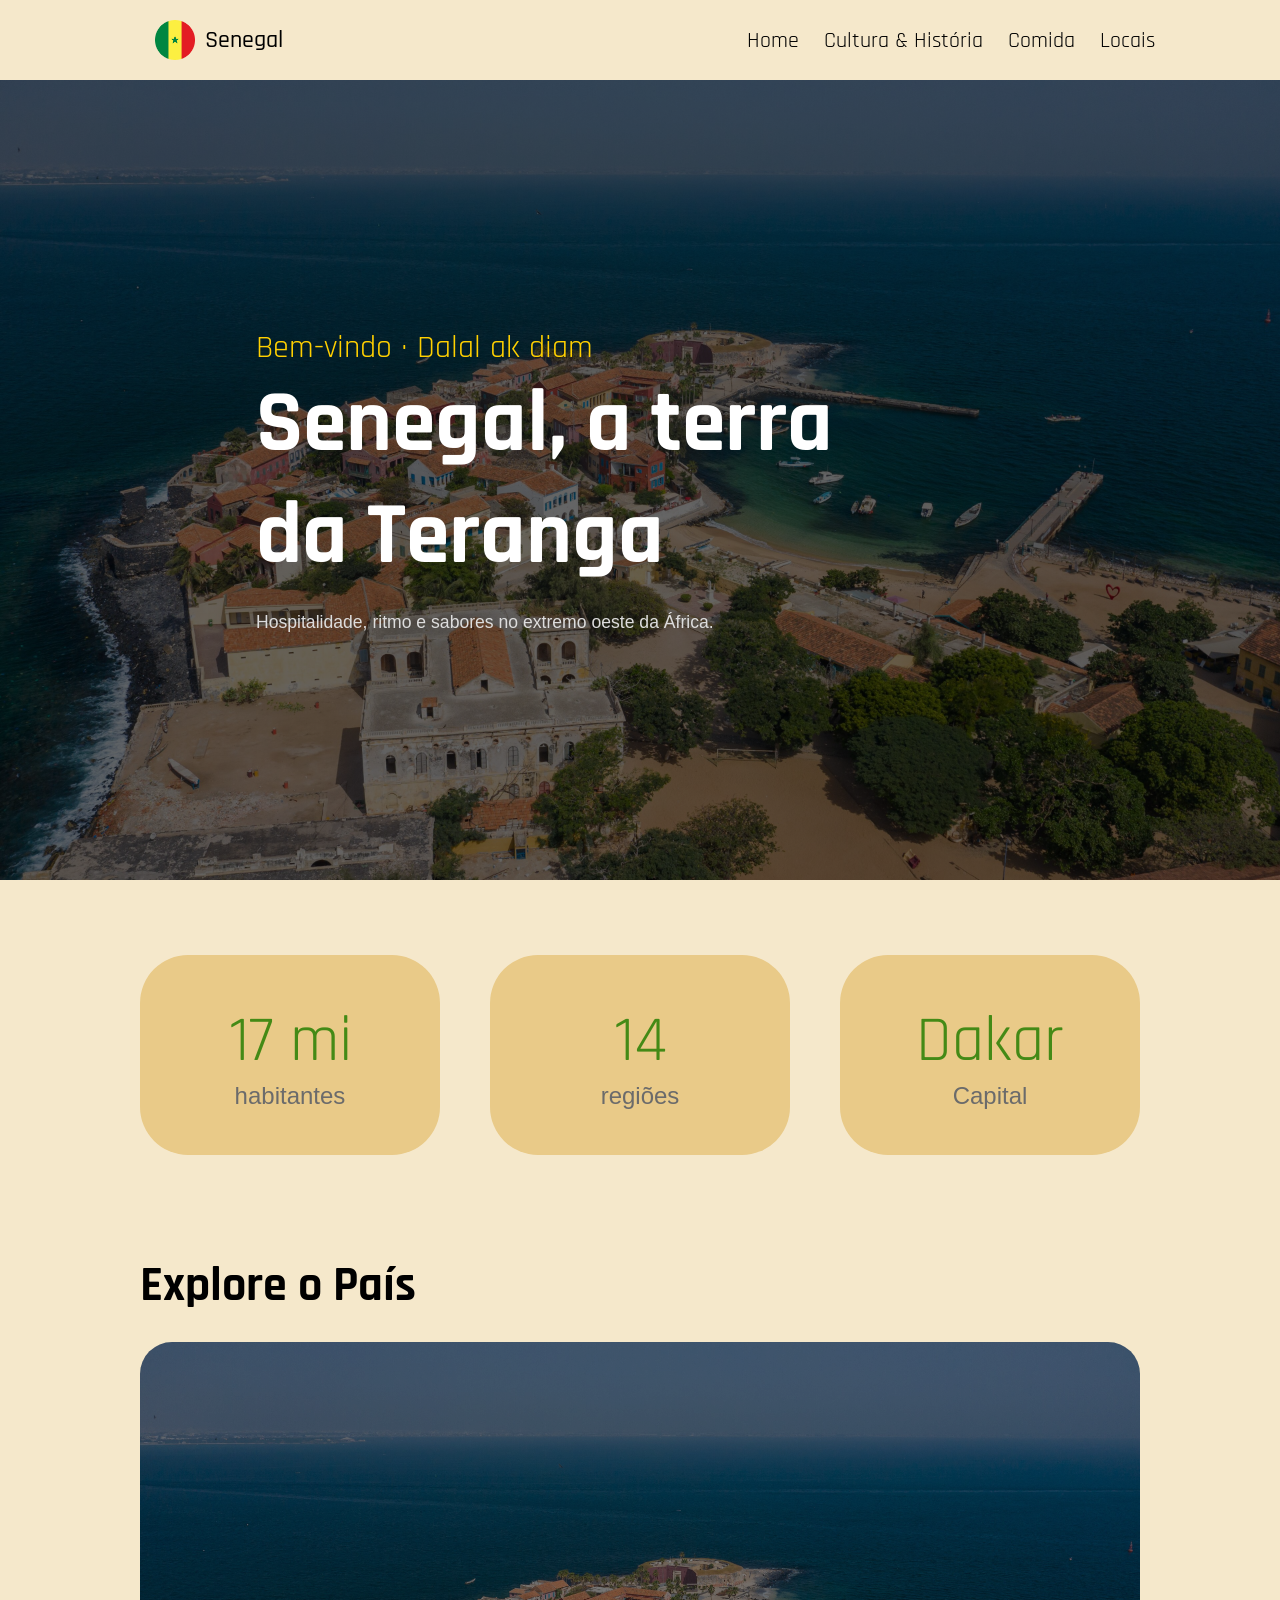
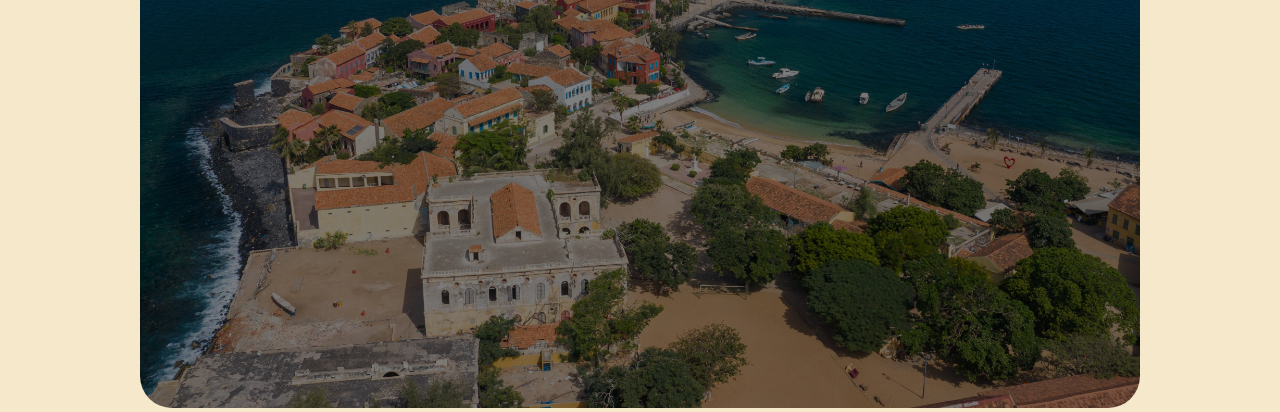
==== index.html @ 28682f79 "home" ====
<!DOCTYPE html>
<html lang="en">

<head>
    <meta charset="UTF-8">
    <meta name="viewport" content="width=device-width, initial-scale=1.0">
    <title>Document</title>
    <link rel="stylesheet" href="./css/index.css">
    <link rel="stylesheet" href="./css/default.css">
</head>

<body>
    <header class="header">
        <div class="header__content">
            <a class="header__link" href="index.html">
                <img class="header__link__img" src="./assets/imgs/logo.png" />
                <h1 class="header__link__text">
                    Senegal
                </h1>
            </a>
            <nav class="header__nav">
                <ul class="header__nav__list">
                    <li class="header__nav__list-item">
                        <a href="index.html" class="header__nav__link">
                            Home
                        </a>
                    </li>
                    <li class="header__nav__list-item">
                        <a href="" class="header__nav__link">
                            Cultura & História
                        </a>
                    </li>
                    <li class="header__nav__list-item">
                        <a href="" class="header__nav__link">
                            Comida
                        </a>
                    </li>
                    <li class="header__nav__list-item">
                        <a href="" class="header__nav__link">
                            Locais
                        </a>
                    </li>
                </ul>
            </nav>
        </div>

    </header>
    <section class="hero-section">
        <span class="hero-section__span1">
            Bem-vindo · Dalal ak diam
        </span>
        <h2 class="hero-section__title">
            Senegal, a terra da Teranga
        </h2>
        <span class="hero-section__span2">
            Hospitalidade, ritmo e sabores no extremo oeste da África.
        </span>
    </section>
    <section class="country-stats-section">
        <ul class="country-stats-section__list">
            <li class="country-stats-section__list-item">
                <span class="country-stats-section__list-item__span1">
                    17 mi
                </span>
                <span class="country-stats-section__list-item__span2">
                    habitantes
                </span>
            </li>
            <li class="country-stats-section__list-item">
                <span class="country-stats-section__list-item__span1">
                    14
                </span>
                <span class="country-stats-section__list-item__span2">
                    regiões
                </span>
            </li>
            <li class="country-stats-section__list-item">
                <span class="country-stats-section__list-item__span1">
                    Dakar
                </span>
                <span class="country-stats-section__list-item__span2">
                    Capital
                </span>
            </li>
        </ul>
    </section>
    <section class="carousel-section">
        <h2 class="carousel-section-title">
            Explore o País
        </h2>
        <ul class="carousel-section__carousel">
            <li class="carousel-item">
                <a>
                    <img src="./assets/imgs/index/bg.jpg" class="carousel-img">
                </a>

            </li>
        </ul>
    </section>
</body>

</html>
---- css/index.css ----
.hero-section {
    display: flex;

    justify-content: center;
    width: 100vw;
    background-image:
        linear-gradient(rgba(0, 0, 0, 0.6), rgba(0, 0, 0, 0.6)),
        url("../assets/imgs/index/bg.jpg");
    background-size: cover;
    background-position: center;
    background-repeat: no-repeat;
    flex-direction: column;

    height: 800px;
}


.hero-section__title {
    padding: 0;
    margin: 0;

    font-family: var(--secondary-font-family);
    color: var(--secondary-text-color);
    font-size: 5.5rem;
    width: 600px;
}

.hero-section__span1 {
    font-size: 2rem;
    color: var(--secondary-color);
    font-family: var(--secondary-font-family);
}

.hero-section__span2 {
    margin-top: 20px;
    font-size: 1.1rem;
    color: var(--third-text-color);
}

.hero-section__title,
.hero-section__span1,
.hero-section__span2 {
    margin-left: 20%;
}


.country-stats-section {
    display: flex;
    height: 200px;
    width: var(--default-width);
    margin: auto;
    margin-top: 75px;
}

.country-stats-section__list {
    margin: 0;
    padding: 0;
    list-style: none;

    display: flex;
    width: 100%;
    justify-content: space-between;
}

.country-stats-section__list-item {
    display: flex;
    align-items: center;
    justify-content: center;
    flex-direction: column;

    width: 30%;
    height: 100%;
    background-color: var(--third-color);
    border-radius: 3rem;
}

.country-stats-section__list-item__span1 {
    font-family: var(--secondary-font-family);
    color: var(--primary-color);
    font-size: 4rem;
}

.country-stats-section__list-item__span2 {
    font-size: 1.5rem;
    color: var(--four-text-color);
}

.carousel-section {
    margin: auto;
    margin-top: 100px;
    width: var(--default-width);
}

.carousel-section-title {
    margin: 0;
    font-family: var(--secondary-font-family);
    font-size: 3rem;
    margin-bottom: 25px;
}

.carousel-section__carousel {
    list-style: none;
    padding: 0;
    margin: 0;
}

.carousel-item {}

.carousel-img {
    width: 100%;
    background-size: cover;
    background-position: center;
    background-repeat: no-repeat;
    border-radius: 2rem;
    filter: brightness(50%);
    cursor: pointer;
}

.carousel-img {
    width: 100%;
    background-size: cover;
    background-position: center;
    background-repeat: no-repeat;
    border-radius: 2rem;
    filter: brightness(50%);
    transition: filter 0.15s ease;
    cursor: pointer;
}

.carousel-img:hover {
    filter: brightness(100%);
}
---- css/default.css ----
@import url('https://fonts.googleapis.com/css2?family=Rajdhani:wght@400;500;600;700&display=swap');


:root {
    --primary-color: #448a16;
    --secondary-color: #ffd000;
    --third-color: rgb(233, 202, 136);

    --default-width: 1000px;

    --background-color: rgb(245, 232, 203);

    --primary-font-family: sans-serif;
    --secondary-font-family: 'Rajdhani', sans-serif;

    --primary-text-color: #000000;
    --secondary-text-color: #ffffff;
    --third-text-color: #dddddd;
    --four-text-color: rgb(107, 107, 107);
}

body {
    font-family: var(--primary-font-family);
    margin: 0;
    padding: 0;
    background-color: var(--background-color);
    overflow-x: hidden;
}

/* Header */
.header {
    display: flex;
    justify-content: center;
    align-items: center;
    width: 100%;
    height: 50px;
    padding: 15px;
}

.header__content {
    display: flex;
    justify-content: space-between;
    align-items: center;
    width: var(--default-width);
    height: 100%;
}
.header__nav {
    width: fit-content;
}
.header__nav__list {
    list-style: none;
    padding: 0;
    margin: 0;
    
    display: flex;
    width: 100%;
    gap: 25px;

}
.header__nav__link {
    white-space: nowrap;
    text-decoration: none;
    color: inherit;
    font-family: var(--secondary-font-family);
    font-size: 1.35rem;
}

.header__nav__link:hover {
    color: var(--primary-color);
}


.header__link {
    text-decoration: none;
    display: flex;
    align-items: center;
    gap: 10px;
    width: 40px;
    height: 40px;
}

.header__link__text {
    margin: 0;
    padding: 0;
    font-size: 1.5rem;
    font-weight: 500;
    color: var(--primary-text-color);
    font-family: var(--secondary-font-family);
}

.header__link__img {
    width: 100%;
    height: 100%;
}
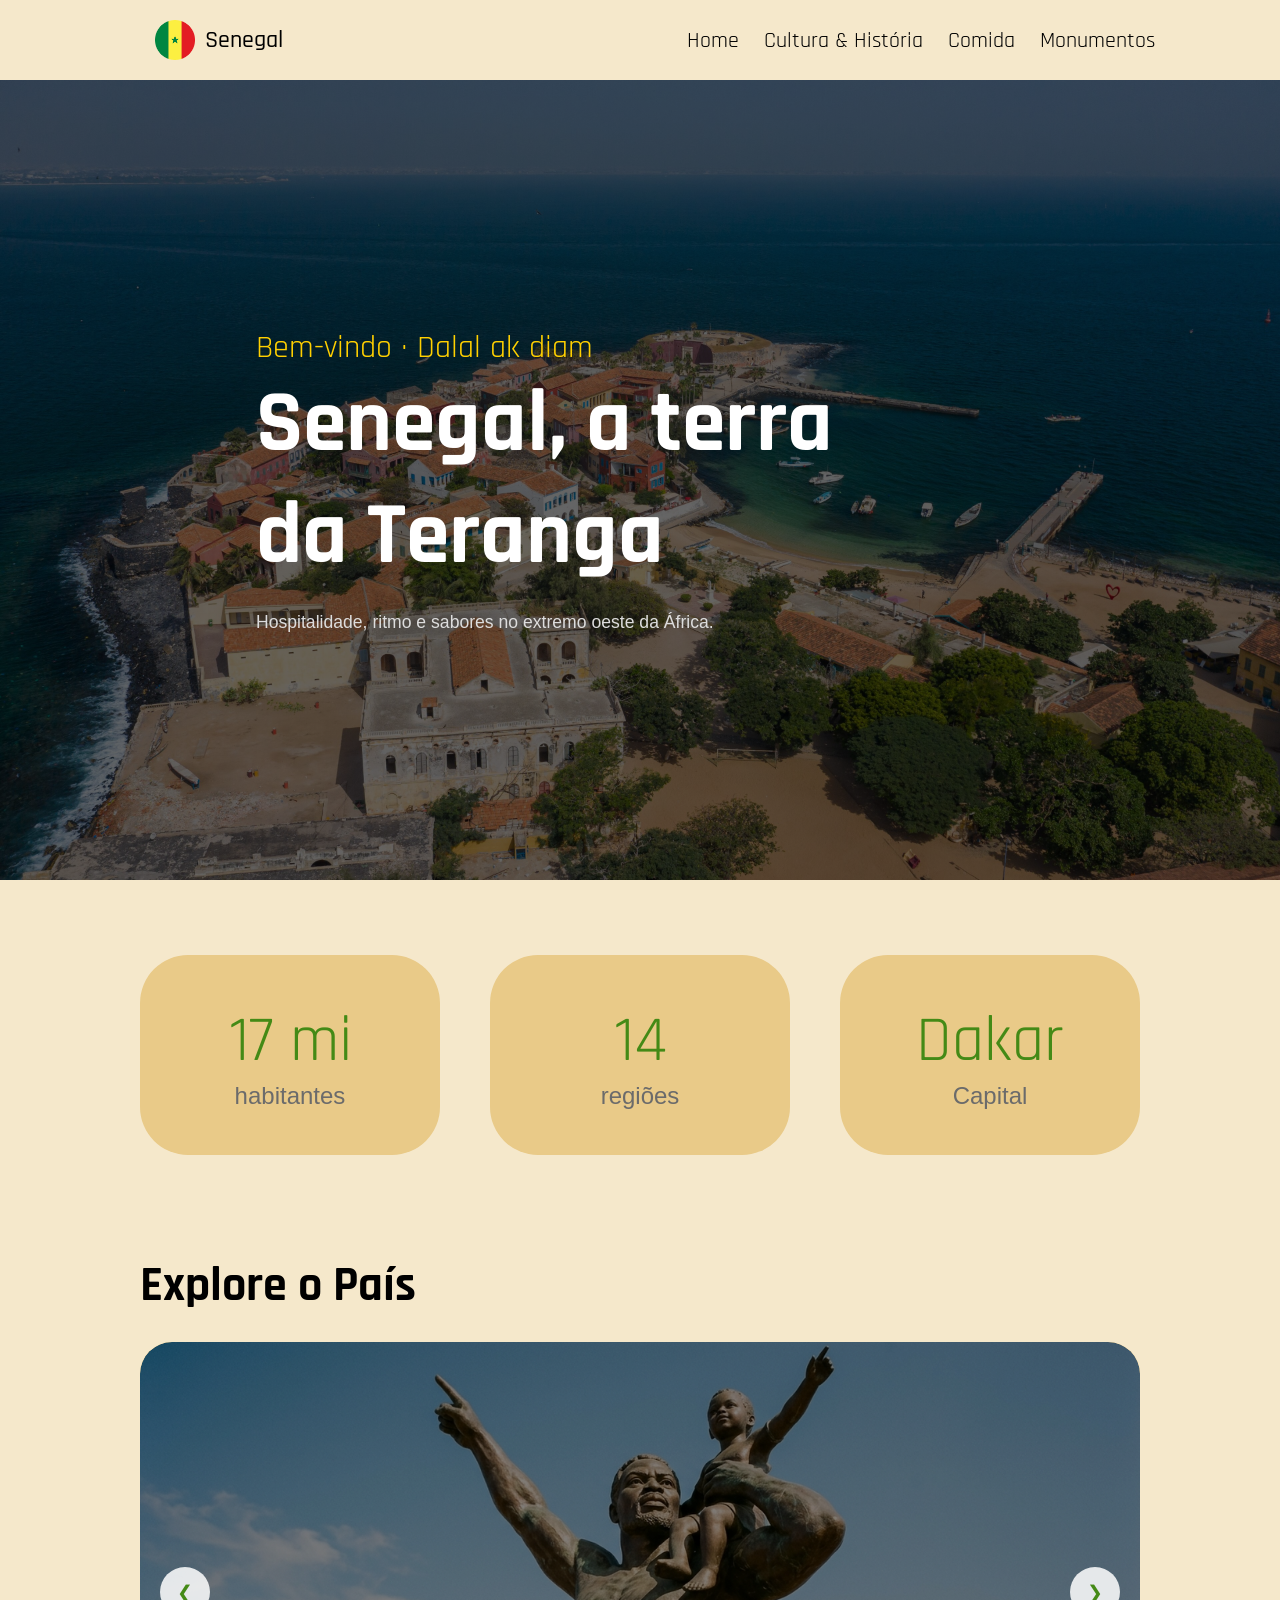
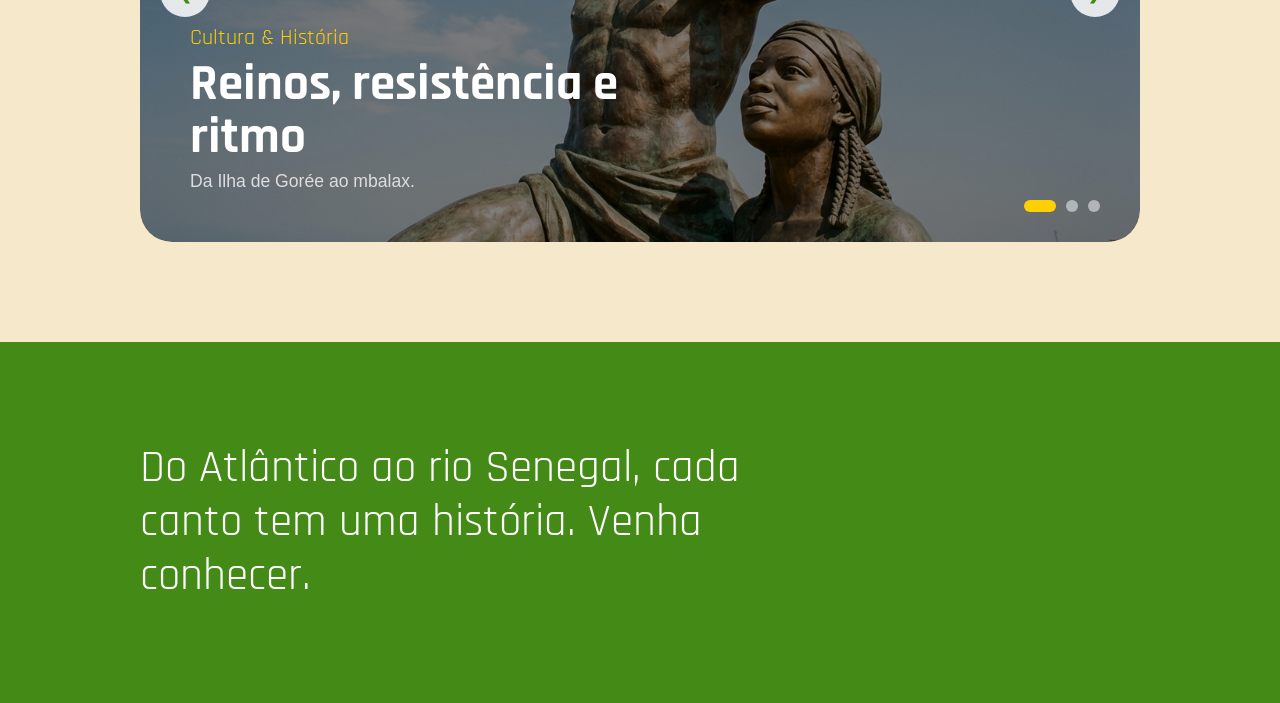
==== commit 803b250a: "adding all files" ====
--- a/index.html
+++ b/index.html
@@ -1,12 +1,14 @@
 <!DOCTYPE html>
-<html lang="en">
+<html lang="pt-BR">
 
 <head>
     <meta charset="UTF-8">
     <meta name="viewport" content="width=device-width, initial-scale=1.0">
-    <title>Document</title>
+    <title>Senegal</title>
     <link rel="stylesheet" href="./css/index.css">
     <link rel="stylesheet" href="./css/default.css">
+    <script src="./js/index.js" defer></script>
+    <script src="./js/default.js" defer></script>
 </head>
 
 <body>
@@ -26,22 +28,27 @@
                         </a>
                     </li>
                     <li class="header__nav__list-item">
-                        <a href="" class="header__nav__link">
+                        <a href="culturahistoria.html" class="header__nav__link">
                             Cultura & História
                         </a>
                     </li>
                     <li class="header__nav__list-item">
-                        <a href="" class="header__nav__link">
+                        <a href="comida.html" class="header__nav__link">
                             Comida
                         </a>
                     </li>
                     <li class="header__nav__list-item">
-                        <a href="" class="header__nav__link">
-                            Locais
+                        <a href="monumento.html" class="header__nav__link">
+                            Monumentos
                         </a>
                     </li>
                 </ul>
             </nav>
+            <button class="header__menu-button" type="button" aria-label="Abrir menu" aria-expanded="false">
+                <span class="header__menu-button__line"></span>
+                <span class="header__menu-button__line"></span>
+                <span class="header__menu-button__line"></span>
+            </button>
         </div>
 
     </header>
@@ -88,15 +95,57 @@
         <h2 class="carousel-section-title">
             Explore o País
         </h2>
-        <ul class="carousel-section__carousel">
-            <li class="carousel-item">
-                <a>
-                    <img src="./assets/imgs/index/bg.jpg" class="carousel-img">
-                </a>
-
-            </li>
-        </ul>
+        <div class="carousel-section__wrapper" role="region" aria-roledescription="carrossel"
+            aria-label="Explore o Senegal">
+            <ul class="carousel-section__carousel">
+                <li class="carousel-item carousel-item--active">
+                    <a class="carousel-item__link" href="culturahistoria.html">
+                        <img src="./assets/imgs/culturahistoria/bg.jpeg" class="carousel-img"
+                            alt="Música e cultura do Senegal">
+                        <div class="carousel-item__caption">
+                            <span class="carousel-item__tag">Cultura & História</span>
+                            <h3 class="carousel-item__title">Reinos, resistência e ritmo</h3>
+                            <span class="carousel-item__text">Da Ilha de Gorée ao mbalax.</span>
+                        </div>
+                    </a>
+                </li>
+                <li class="carousel-item">
+                    <a class="carousel-item__link" href="comida.html">
+                        <img src="./assets/imgs/comida/bg.jpg" class="carousel-img"
+                            alt="Thieboudienne, prato nacional do Senegal">
+                        <div class="carousel-item__caption">
+                            <span class="carousel-item__tag">Comida</span>
+                            <h3 class="carousel-item__title">Sabores da Teranga</h3>
+                            <span class="carousel-item__text">Thieboudienne, yassa, mafé e bissap.</span>
+                        </div>
+                    </a>
+                </li>
+                <li class="carousel-item">
+                    <a class="carousel-item__link" href="monumento.html">
+                        <img src="./assets/imgs/monumento/bg.webp" class="carousel-img"
+                            alt="Monumento do Renascimento Africano em Dakar">
+                        <div class="carousel-item__caption">
+                            <span class="carousel-item__tag">Monumentos</span>
+                            <h3 class="carousel-item__title">Lugares para visitar</h3>
+                            <span class="carousel-item__text">Lago Rosa, Gorée, Touba e muito mais.</span>
+                        </div>
+                    </a>
+                </li>
+            </ul>
+            <button class="carousel-section__button carousel-section__button--prev" type="button"
+                aria-label="Slide anterior">&#10094;</button>
+            <button class="carousel-section__button carousel-section__button--next" type="button"
+                aria-label="Próximo slide">&#10095;</button>
+            <div class="carousel-section__dots"></div>
+        </div>
     </section>
+    <footer class="home-quote-footer">
+        <blockquote class="home-quote-footer__quote">
+            <p class="home-quote-footer__quote__text">
+                Do Atlântico ao rio Senegal, cada canto tem uma história. Venha conhecer.
+            </p>
+        </blockquote>
+    </footer>
 </body>
 
 </html>
--- a/css/index.css
+++ b/css/index.css
@@ -98,35 +98,344 @@
     margin-bottom: 25px;
 }
 
+.carousel-section__wrapper {
+    position: relative;
+}
+
 .carousel-section__carousel {
     list-style: none;
     padding: 0;
     margin: 0;
-}
-
-.carousel-item {}
+
+    position: relative;
+    width: 100%;
+    aspect-ratio: 16 / 8;
+    overflow: hidden;
+    border-radius: 2rem;
+    background-color: var(--third-color);
+}
+
+.carousel-item {
+    position: absolute;
+    inset: 0;
+
+    opacity: 0;
+    visibility: hidden;
+    transition: opacity 0.8s ease, visibility 0s linear 0.8s;
+}
+
+.carousel-item--active {
+    opacity: 1;
+    visibility: visible;
+    transition: opacity 0.8s ease, visibility 0s;
+    z-index: 1;
+}
+
+.carousel-item__link {
+    display: block;
+    position: relative;
+    width: 100%;
+    height: 100%;
+    color: inherit;
+    text-decoration: none;
+}
 
 .carousel-img {
+    display: block;
     width: 100%;
-    background-size: cover;
-    background-position: center;
-    background-repeat: no-repeat;
+    height: 100%;
+    object-fit: cover;
     border-radius: 2rem;
     filter: brightness(50%);
     cursor: pointer;
-}
-
-.carousel-img {
-    width: 100%;
-    background-size: cover;
-    background-position: center;
-    background-repeat: no-repeat;
-    border-radius: 2rem;
-    filter: brightness(50%);
-    transition: filter 0.15s ease;
+
+    transform: scale(1.08);
+    transition: filter 0.15s ease, transform 6s ease-out;
+}
+
+.carousel-item--active .carousel-img {
+    transform: scale(1);
+}
+
+.carousel-item__link:hover .carousel-img {
+    filter: brightness(75%);
+}
+
+.carousel-item__caption {
+    position: absolute;
+    left: 50px;
+    bottom: 50px;
+    max-width: 55%;
+
+    display: flex;
+    flex-direction: column;
+    gap: 6px;
+
+    opacity: 0;
+    transform: translateY(20px);
+    transition: opacity 0.6s ease, transform 0.6s ease;
+}
+
+.carousel-item--active .carousel-item__caption {
+    opacity: 1;
+    transform: translateY(0);
+    transition-delay: 0.3s;
+}
+
+.carousel-item__tag {
+    font-family: var(--secondary-font-family);
+    font-size: 1.4rem;
+    color: var(--secondary-color);
+}
+
+.carousel-item__title {
+    margin: 0;
+    font-family: var(--secondary-font-family);
+    font-size: 3.2rem;
+    line-height: 1.05;
+    color: var(--secondary-text-color);
+}
+
+.carousel-item__text {
+    font-size: 1.1rem;
+    color: var(--third-text-color);
+}
+
+.carousel-section__button {
+    position: absolute;
+    top: 50%;
+    transform: translateY(-50%);
+    z-index: 2;
+
+    width: 50px;
+    height: 50px;
+    border: none;
+    border-radius: 50%;
+    background-color: rgba(255, 255, 255, 0.85);
+    color: var(--primary-color);
+    font-size: 1.2rem;
     cursor: pointer;
-}
-
-.carousel-img:hover {
-    filter: brightness(100%);
+
+    transition: background-color 0.15s ease, transform 0.15s ease;
+}
+
+.carousel-section__button:hover {
+    background-color: var(--secondary-color);
+    transform: translateY(-50%) scale(1.1);
+}
+
+.carousel-section__button--prev {
+    left: 20px;
+}
+
+.carousel-section__button--next {
+    right: 20px;
+}
+
+
+.carousel-section__dots {
+    position: absolute;
+    right: 40px;
+    bottom: 30px;
+    z-index: 2;
+
+    display: flex;
+    gap: 10px;
+}
+
+.carousel-section__dot {
+    width: 12px;
+    height: 12px;
+    padding: 0;
+    border: none;
+    border-radius: 6px;
+    background-color: rgba(255, 255, 255, 0.5);
+    cursor: pointer;
+
+    transition: width 0.3s ease, background-color 0.3s ease;
+}
+
+.carousel-section__dot--active {
+    width: 32px;
+    background-color: var(--secondary-color);
+}
+
+.home-quote-footer {
+    width: 100vw;
+    margin-top: 100px;
+    padding: 100px 0;
+    background-color: var(--primary-color);
+}
+
+.home-quote-footer__quote {
+    width: var(--default-width);
+    margin: auto;
+}
+
+.home-quote-footer__quote__text {
+    margin: 0;
+    max-width: 700px;
+
+    font-family: var(--secondary-font-family);
+    font-size: 2.8rem;
+    line-height: 1.2;
+    color: var(--secondary-text-color);
+}
+
+@media (max-width: 1040px) {
+
+    .hero-section {
+        height: 600px;
+    }
+
+    .hero-section__title {
+        width: auto;
+        font-size: 4rem;
+    }
+
+    .hero-section__title,
+    .hero-section__span1,
+    .hero-section__span2 {
+        margin-left: 8%;
+        margin-right: 8%;
+    }
+
+    .country-stats-section {
+        width: 90%;
+        height: auto;
+    }
+
+    .country-stats-section__list {
+        flex-direction: column;
+        gap: 15px;
+    }
+
+    .country-stats-section__list-item {
+        width: 100%;
+        height: 160px;
+    }
+
+    .carousel-section,
+    .home-quote-footer__quote {
+        width: 90%;
+    }
+
+    .carousel-section__carousel {
+        aspect-ratio: 4 / 3;
+    }
+
+    .carousel-item__caption {
+        left: 30px;
+        bottom: 60px;
+        max-width: 80%;
+    }
+
+    .carousel-item__title {
+        font-size: 2.4rem;
+    }
+
+    .carousel-section__dots {
+        right: 50%;
+        transform: translateX(50%);
+        bottom: 20px;
+    }
+}
+
+@media (max-width: 600px) {
+
+    .hero-section {
+        height: 500px;
+    }
+
+    .hero-section__span1 {
+        font-size: 1.3rem;
+    }
+
+    .hero-section__title {
+        font-size: 2.8rem;
+    }
+
+    .hero-section__span2 {
+        font-size: 1rem;
+    }
+
+    .country-stats-section {
+        margin-top: 50px;
+    }
+
+    .country-stats-section__list-item__span1 {
+        font-size: 3rem;
+    }
+
+    .country-stats-section__list-item__span2 {
+        font-size: 1.2rem;
+    }
+
+    .carousel-section {
+        margin-top: 60px;
+    }
+
+    .carousel-section-title {
+        font-size: 2.2rem;
+    }
+
+    .carousel-section__carousel,
+    .carousel-img {
+        border-radius: 1.2rem;
+    }
+
+    .carousel-section__carousel {
+        aspect-ratio: 3 / 4;
+    }
+
+    .carousel-item__caption {
+        left: 20px;
+        bottom: 55px;
+        max-width: 85%;
+    }
+
+    .carousel-item__tag {
+        font-size: 1.1rem;
+    }
+
+    .carousel-item__title {
+        font-size: 1.9rem;
+    }
+
+    .carousel-item__text {
+        font-size: 0.95rem;
+    }
+
+    .carousel-section__button {
+        width: 25%;
+        height: 100%;
+        border-radius: 0;
+
+        background-color: transparent;
+        color: transparent;
+        -webkit-tap-highlight-color: transparent;
+        outline: none;
+    }
+
+    .carousel-section__button:hover {
+        background-color: transparent;
+        transform: translateY(-50%);
+    }
+
+    .carousel-section__button--prev {
+        left: 0;
+    }
+
+    .carousel-section__button--next {
+        right: 0;
+    }
+
+    .home-quote-footer {
+        margin-top: 60px;
+        padding: 60px 0;
+    }
+
+    .home-quote-footer__quote__text {
+        font-size: 1.8rem;
+    }
 }
--- a/css/default.css
+++ b/css/default.css
@@ -1,5 +1,4 @@
 @import url('https://fonts.googleapis.com/css2?family=Rajdhani:wght@400;500;600;700&display=swap');
-
 
 :root {
     --primary-color: #448a16;
@@ -44,19 +43,22 @@
     width: var(--default-width);
     height: 100%;
 }
+
 .header__nav {
     width: fit-content;
 }
+
 .header__nav__list {
     list-style: none;
     padding: 0;
     margin: 0;
-    
+
     display: flex;
     width: 100%;
     gap: 25px;
 
 }
+
 .header__nav__link {
     white-space: nowrap;
     text-decoration: none;
@@ -91,4 +93,96 @@
 .header__link__img {
     width: 100%;
     height: 100%;
+}
+
+.header__menu-button {
+    display: none;
+    flex-direction: column;
+    justify-content: center;
+    align-items: center;
+    gap: 6px;
+
+    width: 44px;
+    height: 44px;
+    padding: 0;
+    border: none;
+    background: transparent;
+    cursor: pointer;
+}
+
+.header__menu-button__line {
+    display: block;
+    width: 28px;
+    height: 3px;
+    border-radius: 2px;
+    background-color: var(--primary-color);
+
+    transition: transform 0.3s ease, opacity 0.3s ease;
+}
+
+.header__menu-button[aria-expanded="true"] .header__menu-button__line:nth-child(1) {
+    transform: translateY(9px) rotate(45deg);
+}
+
+.header__menu-button[aria-expanded="true"] .header__menu-button__line:nth-child(2) {
+    opacity: 0;
+}
+
+.header__menu-button[aria-expanded="true"] .header__menu-button__line:nth-child(3) {
+    transform: translateY(-9px) rotate(-45deg);
+}
+
+@media (max-width: 1040px) {
+    .header__content {
+        width: 90%;
+        padding: 0 20px;
+        box-sizing: border-box;
+    }
+}
+
+@media (max-width: 800px) {
+    .header {
+        position: relative;
+        z-index: 10;
+    }
+
+    .header__menu-button {
+        display: flex;
+    }
+
+    .header__nav {
+        position: absolute;
+        top: 100%;
+        left: 0;
+        width: 100%;
+        background-color: var(--background-color);
+        box-shadow: 0 10px 20px rgba(0, 0, 0, 0.15);
+
+        opacity: 0;
+        visibility: hidden;
+        transform: translateY(-10px);
+        transition: opacity 0.25s ease, transform 0.25s ease, visibility 0s linear 0.25s;
+    }
+
+    .header__nav--open {
+        opacity: 1;
+        visibility: visible;
+        transform: translateY(0);
+        transition: opacity 0.25s ease, transform 0.25s ease, visibility 0s;
+    }
+
+    .header__nav__list {
+        flex-direction: column;
+        gap: 0;
+    }
+
+    .header__nav__list-item {
+        border-top: 1px solid rgba(0, 0, 0, 0.1);
+    }
+
+    .header__nav__link {
+        display: block;
+        padding: 16px 20px;
+        font-size: 1.4rem;
+    }
 }
